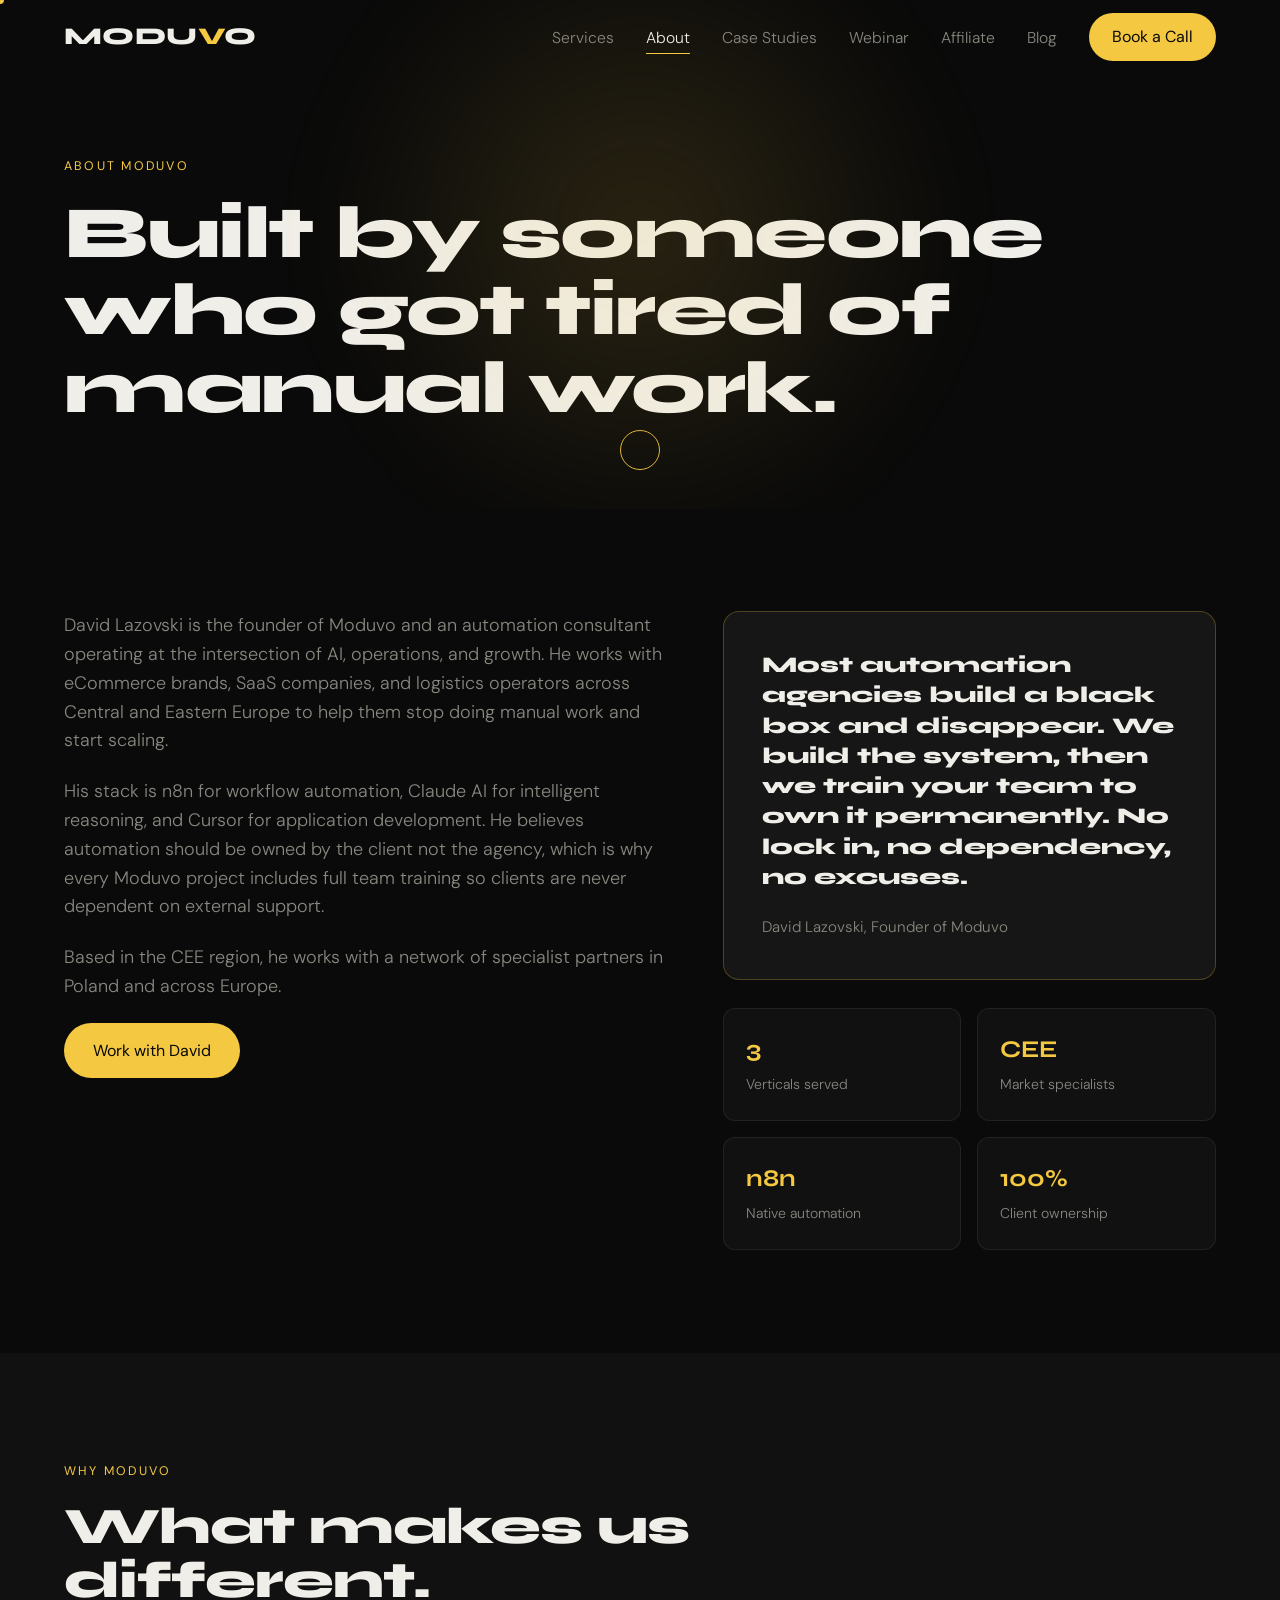
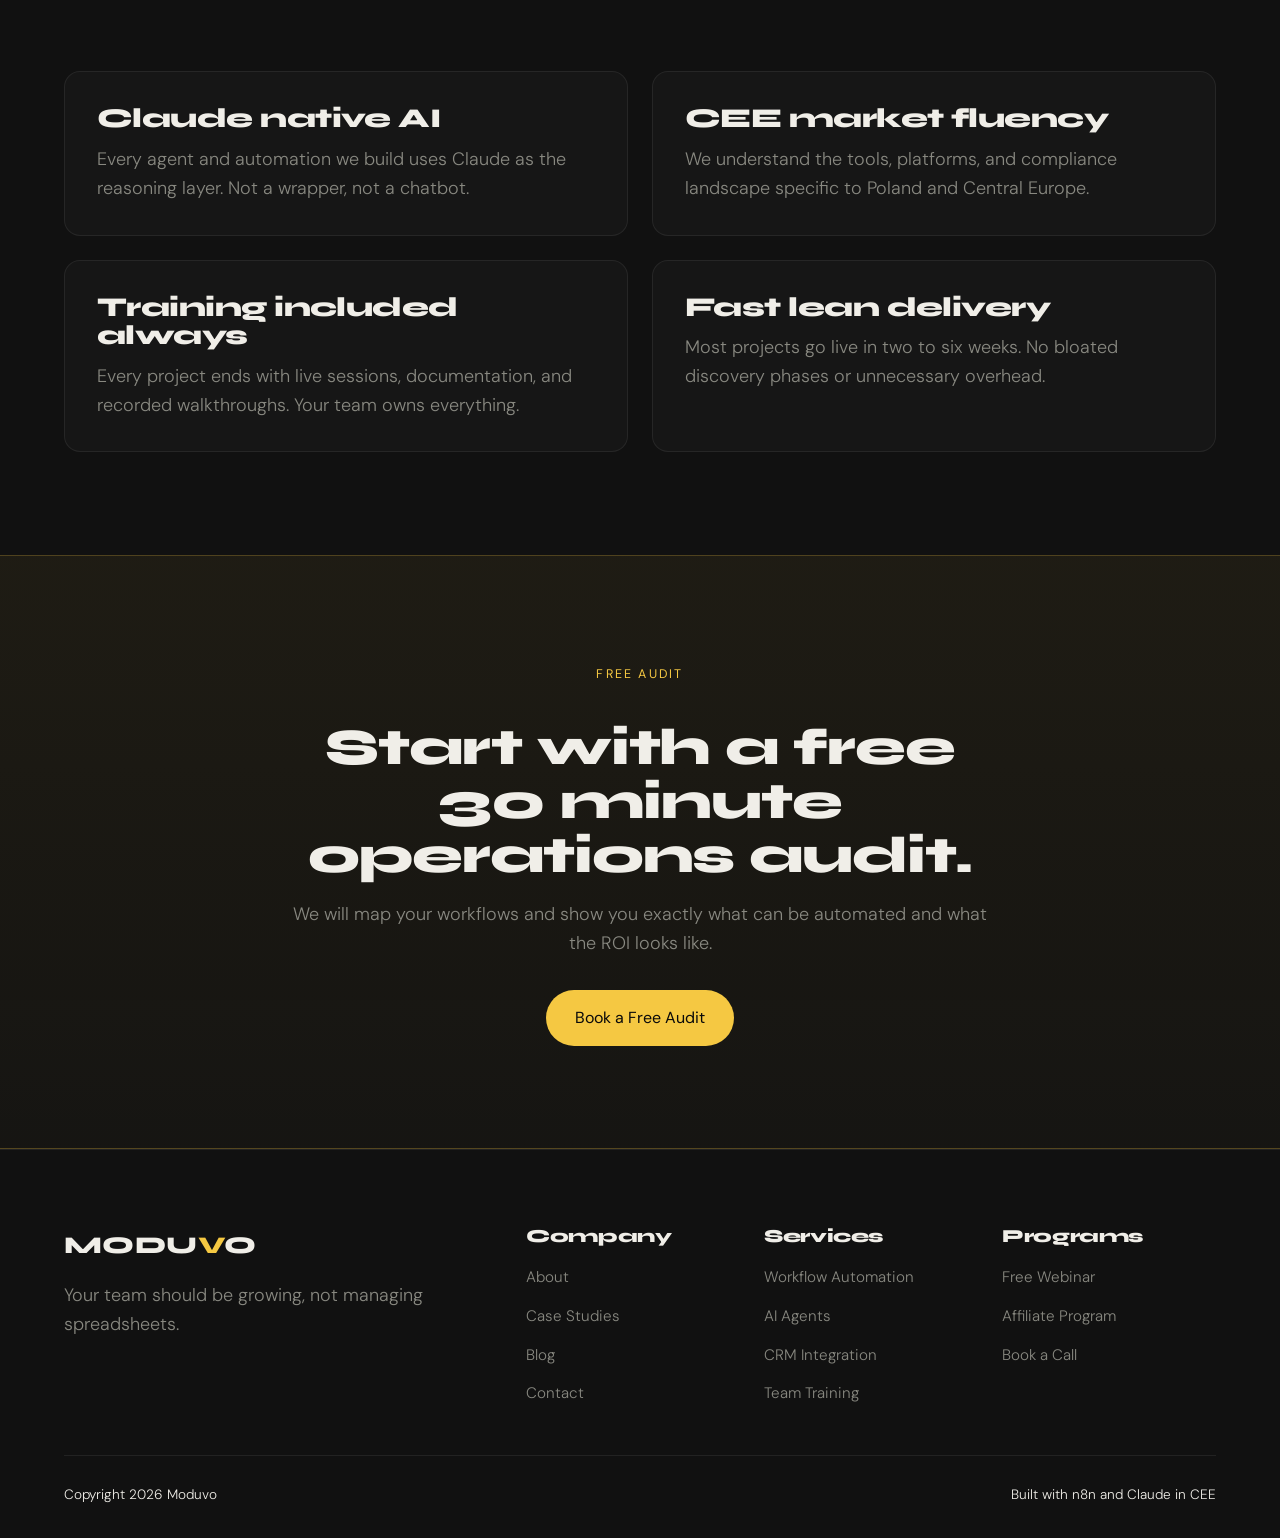
==== about.html @ 0268a063 "Build complete Moduvo marketing website 8-page production-ready static site with cinematic animation" ====
<!DOCTYPE html>
<html lang="en">
<head>
  <meta charset="UTF-8">
  <meta name="viewport" content="width=device-width, initial-scale=1.0">
  <title>About | Moduvo</title>
  <meta name="description" content="Moduvo is founded by David Lazovski, an automation consultant helping CEE companies stop doing manual work.">
  <link rel="preconnect" href="https://fonts.googleapis.com">
  <link rel="preconnect" href="https://fonts.gstatic.com" crossorigin>
  <link href="https://fonts.googleapis.com/css2?family=Syne:wght@800&family=DM+Sans:wght@300;400&display=swap" rel="stylesheet">
  <link rel="stylesheet" href="css/main.css">
  <link rel="stylesheet" href="css/animations.css">
</head>
<body>
  <nav class="nav" id="mainNav" aria-label="Main navigation">
    <div class="container nav__inner">
      <a href="index.html" class="nav__logo" aria-label="Moduvo home">MODU<span class="accent">V</span>O</a>
      <ul class="nav__links" role="list">
        <li><a href="services.html">Services</a></li>
        <li><a href="about.html">About</a></li>
        <li><a href="case-studies.html">Case Studies</a></li>
        <li><a href="webinar.html">Webinar</a></li>
        <li><a href="affiliate.html">Affiliate</a></li>
        <li><a href="blog.html">Blog</a></li>
      </ul>
      <a href="contact.html" class="btn btn--primary nav__cta">Book a Call</a>
      <button class="nav__hamburger" id="hamburger" aria-label="Toggle menu" aria-expanded="false"><span></span><span></span><span></span></button>
    </div>
    <div class="nav__mobile" id="mobileMenu" aria-hidden="true">
      <ul role="list">
        <li><a href="services.html">Services</a></li><li><a href="about.html">About</a></li><li><a href="case-studies.html">Case Studies</a></li><li><a href="webinar.html">Webinar</a></li><li><a href="affiliate.html">Affiliate</a></li><li><a href="blog.html">Blog</a></li><li><a href="contact.html" class="btn btn--primary">Book a Call</a></li>
      </ul>
    </div>
  </nav>

  <section class="page-hero">
    <div class="hero__bg"><div class="hero__glow" id="heroGlow"></div></div>
    <div class="container">
      <span class="section__label">About Moduvo</span>
      <h1>Built by someone who got tired of manual work.</h1>
    </div>
  </section>

  <section class="section">
    <div class="container">
      <div class="about-grid">
        <div class="about-story reveal-left">
          <p>David Lazovski is the founder of Moduvo and an automation consultant operating at the intersection of AI, operations, and growth. He works with eCommerce brands, SaaS companies, and logistics operators across Central and Eastern Europe to help them stop doing manual work and start scaling.</p>
          <p>His stack is n8n for workflow automation, Claude AI for intelligent reasoning, and Cursor for application development. He believes automation should be owned by the client not the agency, which is why every Moduvo project includes full team training so clients are never dependent on external support.</p>
          <p>Based in the CEE region, he works with a network of specialist partners in Poland and across Europe.</p>
          <a href="contact.html" class="btn btn--primary">Work with David</a>
        </div>
        <div class="reveal-right">
          <div class="quote-card">
            <blockquote>Most automation agencies build a black box and disappear. We build the system, then we train your team to own it permanently. No lock in, no dependency, no excuses.</blockquote>
            <cite>David Lazovski, Founder of Moduvo</cite>
          </div>
          <div class="metric-grid">
            <div class="metric-card"><strong>3</strong><span>Verticals served</span></div>
            <div class="metric-card"><strong>CEE</strong><span>Market specialists</span></div>
            <div class="metric-card"><strong>n8n</strong><span>Native automation</span></div>
            <div class="metric-card"><strong>100%</strong><span>Client ownership</span></div>
          </div>
        </div>
      </div>
    </div>
  </section>

  <section class="section section--surface">
    <div class="container">
      <div class="section__head reveal">
        <span class="section__label">Why Moduvo</span>
        <h2>What makes us different.</h2>
      </div>
      <div class="grid-2 stagger-children">
        <div class="card"><h3>Claude native AI</h3><p>Every agent and automation we build uses Claude as the reasoning layer. Not a wrapper, not a chatbot.</p></div>
        <div class="card"><h3>CEE market fluency</h3><p>We understand the tools, platforms, and compliance landscape specific to Poland and Central Europe.</p></div>
        <div class="card"><h3>Training included always</h3><p>Every project ends with live sessions, documentation, and recorded walkthroughs. Your team owns everything.</p></div>
        <div class="card"><h3>Fast lean delivery</h3><p>Most projects go live in two to six weeks. No bloated discovery phases or unnecessary overhead.</p></div>
      </div>
    </div>
  </section>

  <section class="section cta-band">
    <div class="container reveal">
      <span class="section__label">Free Audit</span>
      <h2>Start with a free 30 minute operations audit.</h2>
      <p>We will map your workflows and show you exactly what can be automated and what the ROI looks like.</p>
      <a href="contact.html" class="btn btn--primary">Book a Free Audit</a>
    </div>
  </section>

  <footer class="footer">
    <div class="container">
      <div class="footer__top">
        <div class="footer__brand"><a href="index.html" class="nav__logo">MODU<span class="accent">V</span>O</a><p class="footer__tagline">Your team should be growing, not managing spreadsheets.</p></div>
        <div class="footer__cols">
          <div class="footer__col"><h4>Company</h4><ul><li><a href="about.html">About</a></li><li><a href="case-studies.html">Case Studies</a></li><li><a href="blog.html">Blog</a></li><li><a href="contact.html">Contact</a></li></ul></div>
          <div class="footer__col"><h4>Services</h4><ul><li><a href="services.html">Workflow Automation</a></li><li><a href="services.html">AI Agents</a></li><li><a href="services.html">CRM Integration</a></li><li><a href="services.html">Team Training</a></li></ul></div>
          <div class="footer__col"><h4>Programs</h4><ul><li><a href="webinar.html">Free Webinar</a></li><li><a href="affiliate.html">Affiliate Program</a></li><li><a href="contact.html">Book a Call</a></li></ul></div>
        </div>
      </div>
      <div class="footer__bottom"><p>Copyright 2026 Moduvo</p><p>Built with n8n and Claude in CEE</p></div>
    </div>
  </footer>

  <div class="cursor-dot" id="cursorDot"></div>
  <div class="cursor-ring" id="cursorRing"></div>
  <script src="js/cursor.js" defer></script>
  <script src="js/animations.js" defer></script>
  <script src="js/main.js" defer></script>
</body>
</html>
---- css/main.css ----
:root {
  --bg: #0A0A0A;
  --surface: #111111;
  --surface-elevated: #161616;
  --accent: #F5C842;
  --text: #F0EEE8;
  --muted: #888880;
  --border: rgba(255, 255, 255, 0.07);
  --border-accent: rgba(245, 200, 66, 0.25);
  --maxw: 1200px;
  --radius: 16px;
}

* { margin: 0; padding: 0; box-sizing: border-box; }

html { scroll-behavior: smooth; }

body {
  background: var(--bg);
  color: var(--text);
  font-family: 'DM Sans', system-ui, sans-serif;
  font-weight: 300;
  line-height: 1.6;
  font-size: clamp(1rem, 0.95rem + 0.3vw, 1.125rem);
  -webkit-font-smoothing: antialiased;
  overflow-x: hidden;
}

@media (pointer: fine) {
  body { cursor: none; }
  a, button { cursor: none; }
}

h1, h2, h3, h4 {
  font-family: 'Syne', sans-serif;
  font-weight: 800;
  line-height: 1.05;
  letter-spacing: -0.02em;
}

h1 { font-size: clamp(2.4rem, 1.6rem + 4vw, 4.6rem); }
h2 { font-size: clamp(1.9rem, 1.4rem + 2.4vw, 3.2rem); }
h3 { font-size: clamp(1.3rem, 1.1rem + 1vw, 1.7rem); }
h4 { font-size: clamp(1rem, 0.95rem + 0.3vw, 1.15rem); }

p { color: var(--text); }
a { color: inherit; text-decoration: none; }
img, svg { display: block; max-width: 100%; }

.container {
  width: 100%;
  max-width: var(--maxw);
  margin: 0 auto;
  padding: 0 24px;
}

.accent { color: var(--accent); }
.muted { color: var(--muted); }

.section { padding: clamp(64px, 8vw, 130px) 0; }
.section--surface { background: var(--surface); }

.section__label {
  display: inline-block;
  font-size: 0.78rem;
  letter-spacing: 0.18em;
  text-transform: uppercase;
  color: var(--accent);
  margin-bottom: 18px;
  font-weight: 400;
}

.section__head { max-width: 760px; margin-bottom: clamp(40px, 5vw, 70px); }
.section__head p { color: var(--muted); margin-top: 18px; font-size: 1.1rem; }

:focus-visible {
  outline: 2px solid var(--accent);
  outline-offset: 3px;
  border-radius: 4px;
}

/* ===== BUTTONS ===== */
.btn {
  display: inline-flex;
  align-items: center;
  justify-content: center;
  gap: 8px;
  min-height: 48px;
  padding: 14px 28px;
  border-radius: 999px;
  font-family: 'DM Sans', sans-serif;
  font-weight: 400;
  font-size: 1rem;
  border: 1px solid transparent;
  transition: transform 0.25s ease, background 0.25s ease, color 0.25s ease, border-color 0.25s ease;
  text-align: center;
}
.btn--primary { background: var(--accent); color: #0A0A0A; font-weight: 400; }
.btn--primary:hover { transform: translateY(-2px); background: #ffd75e; }
.btn--ghost { background: transparent; color: var(--text); border-color: var(--border); }
.btn--ghost:hover { border-color: var(--accent); color: var(--accent); transform: translateY(-2px); }
.btn--block { width: 100%; }

/* ===== NAV ===== */
.nav {
  position: fixed;
  inset: 0 0 auto 0;
  z-index: 100;
  transition: background 0.4s ease, border-color 0.4s ease, backdrop-filter 0.4s ease;
  border-bottom: 1px solid transparent;
}
.nav.scrolled {
  background: rgba(10, 10, 10, 0.7);
  backdrop-filter: blur(18px) saturate(140%);
  -webkit-backdrop-filter: blur(18px) saturate(140%);
  border-bottom: 1px solid var(--border);
}
.nav__inner {
  display: flex;
  align-items: center;
  justify-content: space-between;
  height: 74px;
}
.nav__logo {
  font-family: 'Syne', sans-serif;
  font-weight: 800;
  font-size: 1.5rem;
  letter-spacing: 0.02em;
}
.nav__links {
  display: flex;
  gap: 32px;
  list-style: none;
  margin-left: auto;
  margin-right: 32px;
}
.nav__links a {
  position: relative;
  color: var(--muted);
  font-size: 0.98rem;
  transition: color 0.25s ease;
  padding: 6px 0;
}
.nav__links a::after {
  content: "";
  position: absolute;
  left: 0; bottom: 0;
  width: 100%; height: 1px;
  background: var(--accent);
  transform: scaleX(0);
  transform-origin: left;
  transition: transform 0.3s ease;
}
.nav__links a:hover, .nav__links a.active { color: var(--text); }
.nav__links a:hover::after, .nav__links a.active::after { transform: scaleX(1); }
.nav__cta { padding: 10px 22px; min-height: 44px; }

.nav__hamburger {
  display: none;
  flex-direction: column;
  justify-content: center;
  gap: 5px;
  width: 44px; height: 44px;
  background: none; border: none;
}
.nav__hamburger span {
  display: block;
  width: 24px; height: 2px;
  background: var(--text);
  transition: transform 0.3s ease, opacity 0.3s ease;
}
.nav__hamburger.open span:nth-child(1) { transform: translateY(7px) rotate(45deg); }
.nav__hamburger.open span:nth-child(2) { opacity: 0; }
.nav__hamburger.open span:nth-child(3) { transform: translateY(-7px) rotate(-45deg); }

.nav__mobile {
  display: none;
  background: rgba(10, 10, 10, 0.97);
  backdrop-filter: blur(18px);
  border-bottom: 1px solid var(--border);
  overflow: hidden;
  max-height: 0;
  transition: max-height 0.4s ease;
}
.nav__mobile.open { max-height: 560px; }
.nav__mobile ul { list-style: none; padding: 16px 24px 28px; }
.nav__mobile li { padding: 6px 0; }
.nav__mobile a { display: block; padding: 12px 0; color: var(--text); font-size: 1.1rem; }
.nav__mobile .btn { margin-top: 12px; }

/* ===== HERO ===== */
.hero {
  position: relative;
  min-height: 100vh;
  display: flex;
  align-items: center;
  padding: 120px 0 80px;
  overflow: hidden;
}
.hero__bg { position: absolute; inset: 0; z-index: 0; }
.hero__grid {
  position: absolute;
  inset: -10%;
  background-image:
    linear-gradient(rgba(255,255,255,0.04) 1px, transparent 1px),
    linear-gradient(90deg, rgba(255,255,255,0.04) 1px, transparent 1px);
  background-size: 64px 64px;
  mask-image: radial-gradient(ellipse 80% 70% at 50% 40%, #000 30%, transparent 75%);
  -webkit-mask-image: radial-gradient(ellipse 80% 70% at 50% 40%, #000 30%, transparent 75%);
}
.hero__glow {
  position: absolute;
  top: 20%; left: 50%;
  width: 60vw; height: 60vw;
  max-width: 800px; max-height: 800px;
  transform: translate(-50%, -20%);
  background: radial-gradient(circle, rgba(245,200,66,0.14), transparent 60%);
  filter: blur(40px);
}
.hero__content { position: relative; z-index: 1; max-width: 900px; }
.hero__badge {
  display: inline-flex;
  align-items: center;
  gap: 10px;
  padding: 8px 16px;
  border: 1px solid var(--border-accent);
  border-radius: 999px;
  font-size: 0.82rem;
  color: var(--muted);
  margin-bottom: 28px;
}
.hero__badge-dot {
  width: 8px; height: 8px;
  border-radius: 50%;
  background: var(--accent);
  box-shadow: 0 0 12px var(--accent);
  animation: pulse 2s infinite;
}
.hero__heading { margin-bottom: 26px; max-width: 18ch; }
.hero__sub { font-size: clamp(1.05rem, 1rem + 0.5vw, 1.35rem); color: var(--muted); max-width: 60ch; margin-bottom: 36px; }
.hero__ctas { display: flex; gap: 16px; flex-wrap: wrap; margin-bottom: 56px; }
.hero__stats { display: grid; grid-template-columns: repeat(4, 1fr); gap: 20px; max-width: 820px; }
.hero__stat { font-size: 0.92rem; color: var(--muted); border-left: 2px solid var(--border-accent); padding-left: 14px; }

/* ===== MARQUEE ===== */
.marquee-wrapper {
  border-top: 1px solid var(--border);
  border-bottom: 1px solid var(--border);
  background: var(--surface);
  overflow: hidden;
  padding: 22px 0;
}
.marquee { overflow: hidden; }
.marquee__track {
  display: flex;
  align-items: center;
  gap: 26px;
  width: max-content;
  animation: marquee 40s linear infinite;
}
.marquee__track span { font-size: 1rem; color: var(--muted); white-space: nowrap; }
.marquee__dot { color: var(--accent); }

/* ===== CARDS / GRID ===== */
.grid-3 { display: grid; grid-template-columns: repeat(3, 1fr); gap: 24px; }
.grid-2 { display: grid; grid-template-columns: repeat(2, 1fr); gap: 24px; }

.card {
  position: relative;
  background: var(--surface-elevated);
  border: 1px solid var(--border);
  border-radius: var(--radius);
  padding: 32px;
  transition: transform 0.35s ease, border-color 0.35s ease;
  overflow: hidden;
}
.card::before {
  content: "";
  position: absolute;
  top: 0; left: 0;
  width: 100%; height: 3px;
  background: var(--accent);
  transform: scaleX(0);
  transform-origin: left;
  transition: transform 0.35s ease;
}
.card:hover { transform: translateY(-6px); border-color: var(--border-accent); }
.card:hover::before { transform: scaleX(1); }
.card__tag {
  display: inline-block;
  font-size: 0.74rem;
  letter-spacing: 0.12em;
  text-transform: uppercase;
  color: var(--accent);
  margin-bottom: 16px;
}
.card h3 { margin-bottom: 12px; }
.card p { color: var(--muted); }
.card__arrow {
  margin-top: 24px;
  font-size: 1.4rem;
  color: var(--accent);
  transition: transform 0.3s ease;
}
.card:hover .card__arrow { transform: translateX(6px); }

/* ===== PROCESS ===== */
.process { display: flex; flex-direction: column; gap: 0; }
.process__step {
  display: grid;
  grid-template-columns: 100px 1fr;
  gap: 32px;
  padding: 36px 0;
  border-bottom: 1px solid var(--border);
  position: relative;
}
.process__step:last-child { border-bottom: none; }
.process__num {
  font-family: 'Syne', sans-serif;
  font-weight: 800;
  font-size: 2.4rem;
  color: var(--accent);
}
.process__body h3 { margin-bottom: 10px; }
.process__body p { color: var(--muted); max-width: 60ch; }

/* ===== VERTICALS ===== */
.vertical-card { background: var(--surface-elevated); border: 1px solid var(--border); border-radius: var(--radius); padding: 32px; transition: border-color 0.35s ease, transform 0.35s ease; }
.vertical-card:hover { border-color: var(--border-accent); transform: translateY(-6px); }
.vertical-card__icon { width: 52px; height: 52px; border-radius: 12px; background: rgba(245,200,66,0.1); display: flex; align-items: center; justify-content: center; margin-bottom: 22px; color: var(--accent); }
.vertical-card h3 { margin-bottom: 12px; }
.vertical-card > p { color: var(--muted); margin-bottom: 22px; }
.pain-list { list-style: none; display: flex; flex-direction: column; gap: 12px; }
.pain-list li { display: flex; gap: 12px; align-items: flex-start; color: var(--muted); font-size: 0.95rem; }
.pain-list li::before { content: ""; flex: none; width: 8px; height: 8px; margin-top: 8px; border-radius: 50%; background: var(--accent); }

/* ===== STATS ROW ===== */
.stats-row { display: grid; grid-template-columns: repeat(4, 1fr); gap: 20px; }
.stat { text-align: left; }
.stat__num { font-family: 'Syne', sans-serif; font-weight: 800; font-size: clamp(1.8rem, 1.3rem + 2vw, 2.8rem); color: var(--accent); }
.stat__label { color: var(--muted); font-size: 0.92rem; margin-top: 6px; }

/* ===== CTA BAND ===== */
.cta-band {
  background:
    linear-gradient(180deg, rgba(245,200,66,0.06), rgba(245,200,66,0.02)),
    var(--surface);
  border-top: 1px solid var(--border-accent);
  border-bottom: 1px solid var(--border-accent);
  text-align: center;
}
.cta-band .container { max-width: 760px; }
.cta-band h2 { margin: 18px 0 18px; }
.cta-band p { color: var(--muted); margin-bottom: 32px; }

/* ===== SERVICE BLOCKS ===== */
.service-block {
  display: grid;
  grid-template-columns: 1fr 1fr;
  gap: 56px;
  align-items: center;
  padding: clamp(40px, 5vw, 70px) 0;
  border-bottom: 1px solid var(--border);
}
.service-block:last-child { border-bottom: none; }
.service-block--reverse .service-block__text { order: 2; }
.service-block__text h2 { margin-bottom: 18px; }
.service-block__text > p { color: var(--muted); margin-bottom: 26px; }
.feature-list { list-style: none; display: flex; flex-direction: column; gap: 12px; margin-bottom: 26px; }
.feature-list li { display: flex; gap: 12px; align-items: flex-start; }
.feature-list li::before { content: ""; flex: none; width: 18px; height: 18px; margin-top: 3px; border-radius: 50%; background: rgba(245,200,66,0.15); border: 1px solid var(--border-accent); }
.tags { display: flex; flex-wrap: wrap; gap: 10px; }
.tag { font-size: 0.78rem; padding: 6px 14px; border: 1px solid var(--border); border-radius: 999px; color: var(--muted); }
.service-visual {
  aspect-ratio: 4 / 3;
  border-radius: var(--radius);
  border: 1px solid var(--border);
  background:
    radial-gradient(circle at 70% 30%, rgba(245,200,66,0.12), transparent 60%),
    var(--surface-elevated);
  display: flex;
  align-items: center;
  justify-content: center;
  position: relative;
  overflow: hidden;
}
.service-visual span { font-family: 'Syne', sans-serif; font-weight: 800; font-size: 4rem; color: rgba(245,200,66,0.18); }

/* ===== ABOUT ===== */
.about-grid { display: grid; grid-template-columns: 1.1fr 0.9fr; gap: 56px; align-items: start; }
.about-story p { color: var(--muted); margin-bottom: 22px; }
.quote-card {
  background: var(--surface-elevated);
  border: 1px solid var(--border-accent);
  border-radius: var(--radius);
  padding: 38px;
}
.quote-card blockquote { font-family: 'Syne', sans-serif; font-weight: 800; font-size: 1.4rem; line-height: 1.35; margin-bottom: 20px; }
.quote-card cite { color: var(--muted); font-style: normal; font-size: 0.95rem; }
.metric-grid { display: grid; grid-template-columns: 1fr 1fr; gap: 16px; margin-top: 28px; }
.metric-card { background: var(--surface); border: 1px solid var(--border); border-radius: 12px; padding: 22px; }
.metric-card strong { font-family: 'Syne', sans-serif; color: var(--accent); font-size: 1.5rem; display: block; }
.metric-card span { color: var(--muted); font-size: 0.88rem; }

/* ===== FORMS ===== */
.form { display: flex; flex-direction: column; gap: 18px; }
.form-card { background: var(--surface); border: 1px solid var(--border); border-radius: var(--radius); padding: clamp(24px, 4vw, 40px); }
.form-card h3 { margin-bottom: 24px; }
.field { display: flex; flex-direction: column; gap: 8px; }
.field label { font-size: 0.88rem; color: var(--muted); }
.field input, .field select, .field textarea {
  background: var(--bg);
  border: 1px solid var(--border);
  border-radius: 10px;
  padding: 14px 16px;
  color: var(--text);
  font-family: inherit;
  font-size: 1rem;
  min-height: 48px;
  transition: border-color 0.25s ease;
}
.field textarea { min-height: 120px; resize: vertical; }
.field input:focus, .field select:focus, .field textarea:focus { outline: none; border-color: var(--accent); }
.field.error input, .field.error select, .field.error textarea { border-color: #e5484d; }
.field__error { color: #e5484d; font-size: 0.82rem; display: none; }
.field.error .field__error { display: block; }
.field-row { display: grid; grid-template-columns: 1fr 1fr; gap: 18px; }
.form-success {
  display: none;
  flex-direction: column;
  align-items: center;
  text-align: center;
  gap: 16px;
  padding: 40px 20px;
}
.form-success.show { display: flex; }
.form-success__check {
  width: 64px; height: 64px;
  border-radius: 50%;
  background: rgba(245,200,66,0.15);
  border: 1px solid var(--border-accent);
  display: flex; align-items: center; justify-content: center;
  color: var(--accent); font-size: 2rem;
}

/* ===== CONTACT ===== */
.contact-grid { display: grid; grid-template-columns: 0.85fr 1.15fr; gap: 48px; align-items: start; }
.info-card { background: var(--surface-elevated); border: 1px solid var(--border); border-radius: 12px; padding: 24px; margin-bottom: 16px; }
.info-card h4 { color: var(--accent); margin-bottom: 8px; font-size: 0.82rem; letter-spacing: 0.1em; text-transform: uppercase; }
.info-card p { color: var(--text); }
.calendly-wrap { border: 1px solid var(--border); border-radius: var(--radius); overflow: hidden; background: var(--surface); }
.calendly-wrap iframe { display: block; width: 100%; border: none; }
.calendly-fallback { padding: 20px; text-align: center; color: var(--muted); }

/* ===== AFFILIATE ===== */
.tier-grid { display: grid; grid-template-columns: 1fr 1fr; gap: 24px; }
.tier-card {
  position: relative;
  background: var(--surface-elevated);
  border: 1px solid var(--border);
  border-radius: var(--radius);
  padding: 34px;
  display: flex;
  flex-direction: column;
  transition: transform 0.35s ease, border-color 0.35s ease;
}
.tier-card:hover { transform: translateY(-6px); border-color: var(--border-accent); }
.tier-card--popular { border-color: var(--border-accent); background: linear-gradient(180deg, rgba(245,200,66,0.06), transparent), var(--surface-elevated); transform: translateY(-8px); }
.tier-badges { display: flex; gap: 8px; flex-wrap: wrap; margin-bottom: 16px; }
.tier-badge { font-size: 0.72rem; letter-spacing: 0.1em; text-transform: uppercase; padding: 5px 12px; border-radius: 999px; border: 1px solid var(--border); color: var(--muted); }
.tier-badge--accent { background: var(--accent); color: #0A0A0A; border-color: var(--accent); }
.tier-card h3 { font-size: 1.8rem; }
.tier-card__commission { font-family: 'Syne', sans-serif; font-weight: 800; font-size: 3rem; color: var(--accent); line-height: 1; margin: 10px 0 4px; }
.tier-card__sub { color: var(--muted); margin-bottom: 22px; }
.tier-card ul { list-style: none; display: flex; flex-direction: column; gap: 12px; margin-bottom: 24px; }
.tier-card ul li { display: flex; gap: 10px; color: var(--muted); font-size: 0.95rem; }
.tier-card ul li::before { content: ""; flex: none; width: 7px; height: 7px; margin-top: 8px; border-radius: 50%; background: var(--accent); }
.tier-card__earn { font-family: 'Syne', sans-serif; font-weight: 800; color: var(--text); margin-bottom: 8px; }
.tier-card__goal { color: var(--muted); font-size: 0.85rem; margin-bottom: 24px; }
.tier-card .btn { margin-top: auto; }

/* ===== STEPS ROW ===== */
.steps-row { display: grid; grid-template-columns: repeat(3, 1fr); gap: 24px; }
.step-tile { background: var(--surface-elevated); border: 1px solid var(--border); border-radius: var(--radius); padding: 32px; }
.step-tile__num { width: 48px; height: 48px; border-radius: 12px; background: rgba(245,200,66,0.1); color: var(--accent); font-family: 'Syne', sans-serif; font-weight: 800; display: flex; align-items: center; justify-content: center; margin-bottom: 20px; }
.step-tile h3 { margin-bottom: 10px; }
.step-tile p { color: var(--muted); }

/* ===== FAQ ===== */
.faq { max-width: 820px; margin: 0 auto; }
.faq-item { border-bottom: 1px solid var(--border); }
.faq-q {
  width: 100%;
  background: none; border: none;
  display: flex; align-items: center; justify-content: space-between; gap: 20px;
  padding: 24px 0;
  text-align: left;
  color: var(--text);
  font-family: 'Syne', sans-serif; font-weight: 800;
  font-size: 1.1rem;
  min-height: 48px;
}
.faq-q__icon { flex: none; color: var(--accent); font-size: 1.6rem; transition: transform 0.3s ease; }
.faq-item.open .faq-q__icon { transform: rotate(45deg); }
.faq-a { max-height: 0; overflow: hidden; transition: max-height 0.4s ease; }
.faq-item.open .faq-a { max-height: 300px; }
.faq-a p { color: var(--muted); padding-bottom: 24px; }

/* ===== WEBINAR ===== */
.webinar-hero { display: grid; grid-template-columns: 1.3fr 0.7fr; gap: 48px; align-items: start; padding-top: 140px; }
.live-badges { display: flex; align-items: center; gap: 10px; flex-wrap: wrap; margin-bottom: 26px; }
.live-dot { width: 10px; height: 10px; border-radius: 50%; background: #e5484d; box-shadow: 0 0 10px #e5484d; animation: pulse 1.6s infinite; }
.live-badges span.label { font-size: 0.82rem; color: var(--muted); border: 1px solid var(--border-accent); padding: 6px 14px; border-radius: 999px; }
.reg-card { position: sticky; top: 90px; background: var(--surface-elevated); border: 1px solid var(--border-accent); border-radius: var(--radius); padding: 30px; }
.reg-card h3 { margin-bottom: 6px; }
.reg-card__date { color: var(--muted); font-size: 0.9rem; margin-bottom: 22px; }

/* ===== TABLE ===== */
.cost-table { width: 100%; border-collapse: collapse; border: 1px solid var(--border); border-radius: var(--radius); overflow: hidden; }
.cost-table th, .cost-table td { padding: 16px 18px; text-align: left; border-bottom: 1px solid var(--border); font-size: 0.95rem; vertical-align: top; }
.cost-table th { background: var(--surface-elevated); color: var(--muted); font-family: 'DM Sans', sans-serif; font-weight: 400; font-size: 0.78rem; letter-spacing: 0.1em; text-transform: uppercase; }
.cost-table td:first-child { color: var(--accent); font-family: 'Syne', sans-serif; font-weight: 800; }
.cost-table td:last-child, .cost-table th:last-child { text-align: right; white-space: nowrap; }
.cost-table tr:last-child td { border-bottom: none; }
.cost-table .total-row td { background: rgba(245,200,66,0.06); font-weight: 400; color: var(--text); border-top: 1px solid var(--border-accent); }
.cost-table .total-row td:first-child, .cost-table .total-row td:last-child { color: var(--accent); }

/* ===== METHOD BLOCKS ===== */
.method-block { display: grid; grid-template-columns: 90px 1fr; gap: 28px; padding: 30px 0; border-bottom: 1px solid var(--border); }
.method-block:last-child { border-bottom: none; }
.method-block__num { font-family: 'Syne', sans-serif; font-weight: 800; font-size: 2.2rem; color: var(--accent); }
.method-block h3 { margin-bottom: 10px; }
.method-block p { color: var(--muted); max-width: 70ch; }

/* ===== PRESENTER ===== */
.presenter { display: flex; gap: 28px; align-items: center; flex-wrap: wrap; background: var(--surface-elevated); border: 1px solid var(--border); border-radius: var(--radius); padding: 36px; }
.presenter__avatar { width: 90px; height: 90px; border-radius: 50%; background: radial-gradient(circle at 30% 30%, rgba(245,200,66,0.3), var(--surface)); border: 1px solid var(--border-accent); display: flex; align-items: center; justify-content: center; font-family: 'Syne', sans-serif; font-weight: 800; font-size: 1.6rem; color: var(--accent); flex: none; }
.presenter__body h4 { margin-bottom: 2px; font-size: 1.3rem; }
.presenter__role { color: var(--accent); font-size: 0.9rem; margin-bottom: 12px; }
.presenter__body p { color: var(--muted); max-width: 70ch; }

/* ===== COMING SOON ===== */
.coming-soon { text-align: center; max-width: 600px; margin: 0 auto clamp(48px, 6vw, 80px); }
.coming-soon__icon { width: 76px; height: 76px; margin: 0 auto 24px; border-radius: 18px; background: rgba(245,200,66,0.1); display: flex; align-items: center; justify-content: center; color: var(--accent); }
.coming-soon h2 { margin-bottom: 16px; }
.coming-soon p { color: var(--muted); }
.badge-soon { position: absolute; top: 20px; right: 20px; font-size: 0.7rem; letter-spacing: 0.1em; text-transform: uppercase; padding: 5px 12px; border-radius: 999px; background: rgba(245,200,66,0.12); color: var(--accent); border: 1px solid var(--border-accent); }
.placeholder-img { aspect-ratio: 16 / 9; border-radius: 12px; background: var(--surface); border: 1px solid var(--border); margin-bottom: 20px; position: relative; overflow: hidden; }

.partner-card { background: linear-gradient(180deg, rgba(245,200,66,0.05), transparent), var(--surface-elevated); border: 1px solid var(--border-accent); border-radius: var(--radius); padding: clamp(28px, 4vw, 48px); text-align: center; max-width: 820px; margin: 0 auto clamp(48px, 6vw, 80px); }
.partner-card h2 { margin-bottom: 16px; }
.partner-card p { color: var(--muted); margin-bottom: 28px; max-width: 60ch; margin-left: auto; margin-right: auto; }

/* ===== PAGE HERO (inner pages) ===== */
.page-hero { padding: 150px 0 60px; position: relative; overflow: hidden; }
.page-hero .hero__glow { top: 0; }
.page-hero h1 { max-width: 18ch; margin-bottom: 22px; }
.page-hero p { color: var(--muted); max-width: 60ch; font-size: 1.15rem; }

/* ===== WEBINAR TEASER ===== */
.teaser-grid { display: grid; grid-template-columns: 1fr 1fr; gap: 48px; align-items: center; }
.teaser-stats { display: flex; gap: 32px; margin: 26px 0 32px; flex-wrap: wrap; }
.teaser-stats div strong { font-family: 'Syne', sans-serif; font-weight: 800; color: var(--accent); font-size: 1.8rem; display: block; }
.teaser-stats div span { color: var(--muted); font-size: 0.85rem; }

/* ===== FOOTER ===== */
.footer { background: var(--surface); border-top: 1px solid var(--border); padding: clamp(48px, 6vw, 80px) 0 32px; }
.footer__top { display: grid; grid-template-columns: 1.2fr 2fr; gap: 48px; padding-bottom: 48px; border-bottom: 1px solid var(--border); }
.footer__tagline { color: var(--muted); margin-top: 16px; max-width: 30ch; }
.footer__cols { display: grid; grid-template-columns: repeat(3, 1fr); gap: 24px; }
.footer__col h4 { margin-bottom: 16px; }
.footer__col ul { list-style: none; display: flex; flex-direction: column; gap: 10px; }
.footer__col a { color: var(--muted); font-size: 0.95rem; transition: color 0.25s ease; }
.footer__col a:hover { color: var(--accent); }
.footer__bottom { display: flex; justify-content: space-between; align-items: center; gap: 16px; flex-wrap: wrap; padding-top: 28px; color: var(--muted); font-size: 0.85rem; }

/* ===== RESPONSIVE ===== */
@media (max-width: 980px) {
  .nav__links, .nav__cta { display: none; }
  .nav__hamburger { display: flex; }
  .nav__mobile { display: block; }
  .webinar-hero, .about-grid, .contact-grid, .teaser-grid { grid-template-columns: 1fr; gap: 36px; }
  .reg-card { position: static; }
  .footer__top { grid-template-columns: 1fr; }
}
@media (max-width: 768px) {
  .grid-3, .grid-2, .steps-row, .stats-row, .hero__stats, .tier-grid, .metric-grid, .field-row, .footer__cols { grid-template-columns: 1fr; }
  .service-block { grid-template-columns: 1fr; gap: 28px; }
  .service-block--reverse .service-block__text { order: 0; }
  .tier-card--popular { transform: none; }
  .process__step, .method-block { grid-template-columns: 60px 1fr; gap: 18px; }
  .cost-table { font-size: 0.85rem; }
  .cost-table th:nth-child(3), .cost-table td:nth-child(3) { display: none; }
}
---- css/animations.css ----
/* ===== REVEAL ===== */
.reveal { opacity: 0; transform: translateY(40px); transition: opacity 0.7s ease, transform 0.7s ease; }
.reveal.is-visible { opacity: 1; transform: translateY(0); }

.reveal-left { opacity: 0; transform: translateX(-20px); transition: opacity 0.7s ease, transform 0.7s ease; }
.reveal-left.is-visible { opacity: 1; transform: translateX(0); }

.reveal-right { opacity: 0; transform: translateX(20px); transition: opacity 0.7s ease, transform 0.7s ease; }
.reveal-right.is-visible { opacity: 1; transform: translateX(0); }

/* ===== STAGGER CHILDREN ===== */
.stagger-children > * { opacity: 0; transform: translateY(30px); transition: opacity 0.6s ease, transform 0.6s ease; }
.stagger-children.is-visible > * { opacity: 1; transform: translateY(0); }
.stagger-children.is-visible > *:nth-child(1) { transition-delay: 0ms; }
.stagger-children.is-visible > *:nth-child(2) { transition-delay: 80ms; }
.stagger-children.is-visible > *:nth-child(3) { transition-delay: 160ms; }
.stagger-children.is-visible > *:nth-child(4) { transition-delay: 240ms; }
.stagger-children.is-visible > *:nth-child(5) { transition-delay: 320ms; }
.stagger-children.is-visible > *:nth-child(6) { transition-delay: 400ms; }
.stagger-children.is-visible > *:nth-child(7) { transition-delay: 480ms; }
.stagger-children.is-visible > *:nth-child(8) { transition-delay: 560ms; }

/* ===== LOAD ANIMATION ===== */
.animate-load { opacity: 0; transform: translateY(24px); animation: loadIn 0.8s ease forwards; animation-delay: var(--load-delay, 0s); }
@keyframes loadIn { to { opacity: 1; transform: translateY(0); } }

/* ===== HERO WORDS ===== */
.word-animate { display: inline-block; opacity: 0; transform: translateY(40px); animation: wordIn 0.7s ease forwards; }
@keyframes wordIn { to { opacity: 1; transform: translateY(0); } }

/* ===== MARQUEE ===== */
@keyframes marquee { from { transform: translateX(0); } to { transform: translateX(-50%); } }
.marquee__track.paused { animation-play-state: paused; }

/* ===== BREATHE ===== */
@keyframes breathe { 0%, 100% { transform: translate(-50%, -20%) scale(1); } 50% { transform: translate(-50%, -20%) scale(1.05); } }
.hero__glow { animation: breathe 8s ease-in-out infinite; }

/* ===== SHIMMER ===== */
@keyframes shimmer { 0% { background-position: -468px 0; } 100% { background-position: 468px 0; } }
.placeholder-img::after {
  content: "";
  position: absolute;
  inset: 0;
  background: linear-gradient(90deg, rgba(255,255,255,0) 0%, rgba(255,255,255,0.04) 50%, rgba(255,255,255,0) 100%);
  background-size: 800px 100%;
  animation: shimmer 1.8s linear infinite;
}

/* ===== PULSE ===== */
@keyframes pulse { 0%, 100% { opacity: 1; } 50% { opacity: 0.4; } }

/* ===== CURSOR ===== */
.cursor-dot, .cursor-ring { position: fixed; top: 0; left: 0; pointer-events: none; z-index: 9999; border-radius: 50%; }
.cursor-dot { width: 8px; height: 8px; background: var(--accent); transform: translate(-50%, -50%); }
.cursor-ring {
  width: 40px; height: 40px;
  border: 1px solid var(--accent);
  transform: translate(-50%, -50%);
  mix-blend-mode: difference;
  transition: width 0.25s ease, height 0.25s ease, opacity 0.25s ease, background 0.25s ease;
}
.cursor-ring.expand { width: 64px; height: 64px; background: rgba(245,200,66,0.1); }
@media (pointer: coarse) { .cursor-dot, .cursor-ring { display: none; } }

/* ===== REDUCED MOTION ===== */
@media (prefers-reduced-motion: reduce) {
  *, *::before, *::after {
    animation-duration: 0.001ms !important;
    animation-iteration-count: 1 !important;
    transition-duration: 0.001ms !important;
    scroll-behavior: auto !important;
  }
  .reveal, .reveal-left, .reveal-right, .stagger-children > *, .animate-load, .word-animate { opacity: 1 !important; transform: none !important; }
}
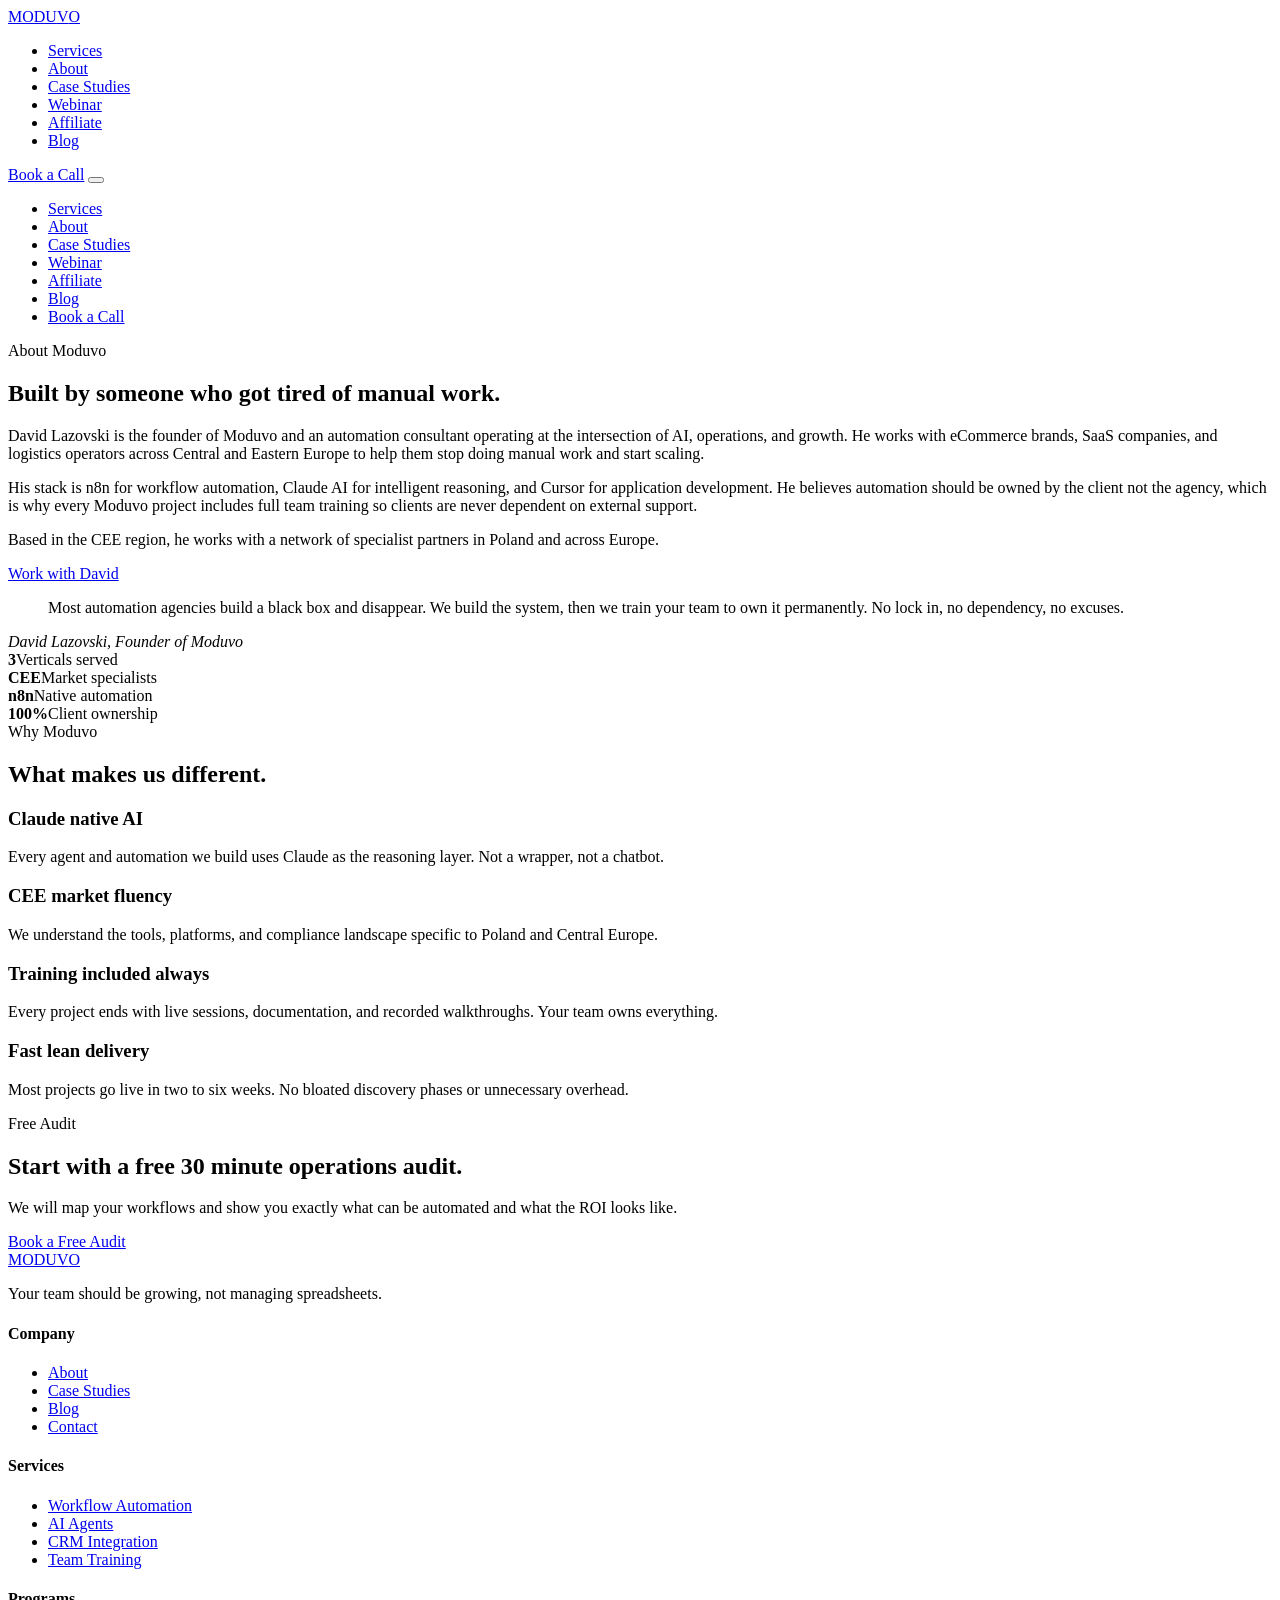
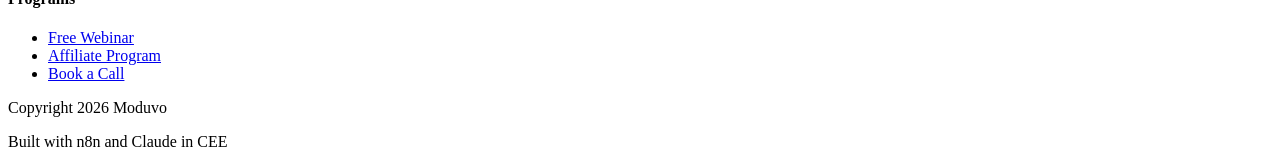
==== commit e9b55e70: "Use raw GitHub URLs for CSS/JS so HTML files work standalone Each HTML file now loads its styles and" ====
--- a/about.html
+++ b/about.html
@@ -8,8 +8,8 @@
   <link rel="preconnect" href="https://fonts.googleapis.com">
   <link rel="preconnect" href="https://fonts.gstatic.com" crossorigin>
   <link href="https://fonts.googleapis.com/css2?family=Syne:wght@800&family=DM+Sans:wght@300;400&display=swap" rel="stylesheet">
-  <link rel="stylesheet" href="css/main.css">
-  <link rel="stylesheet" href="css/animations.css">
+  <link rel="stylesheet" href="https://raw.githubusercontent.com/dlazovski/my-website/claude/nifty-bohr-0JkSI/css/main.css">
+  <link rel="stylesheet" href="https://raw.githubusercontent.com/dlazovski/my-website/claude/nifty-bohr-0JkSI/css/animations.css">
 </head>
 <body>
   <nav class="nav" id="mainNav" aria-label="Main navigation">
@@ -106,8 +106,8 @@
 
   <div class="cursor-dot" id="cursorDot"></div>
   <div class="cursor-ring" id="cursorRing"></div>
-  <script src="js/cursor.js" defer></script>
-  <script src="js/animations.js" defer></script>
-  <script src="js/main.js" defer></script>
+  <script src="https://raw.githubusercontent.com/dlazovski/my-website/claude/nifty-bohr-0JkSI/js/cursor.js" defer></script>
+  <script src="https://raw.githubusercontent.com/dlazovski/my-website/claude/nifty-bohr-0JkSI/js/animations.js" defer></script>
+  <script src="https://raw.githubusercontent.com/dlazovski/my-website/claude/nifty-bohr-0JkSI/js/main.js" defer></script>
 </body>
 </html>
